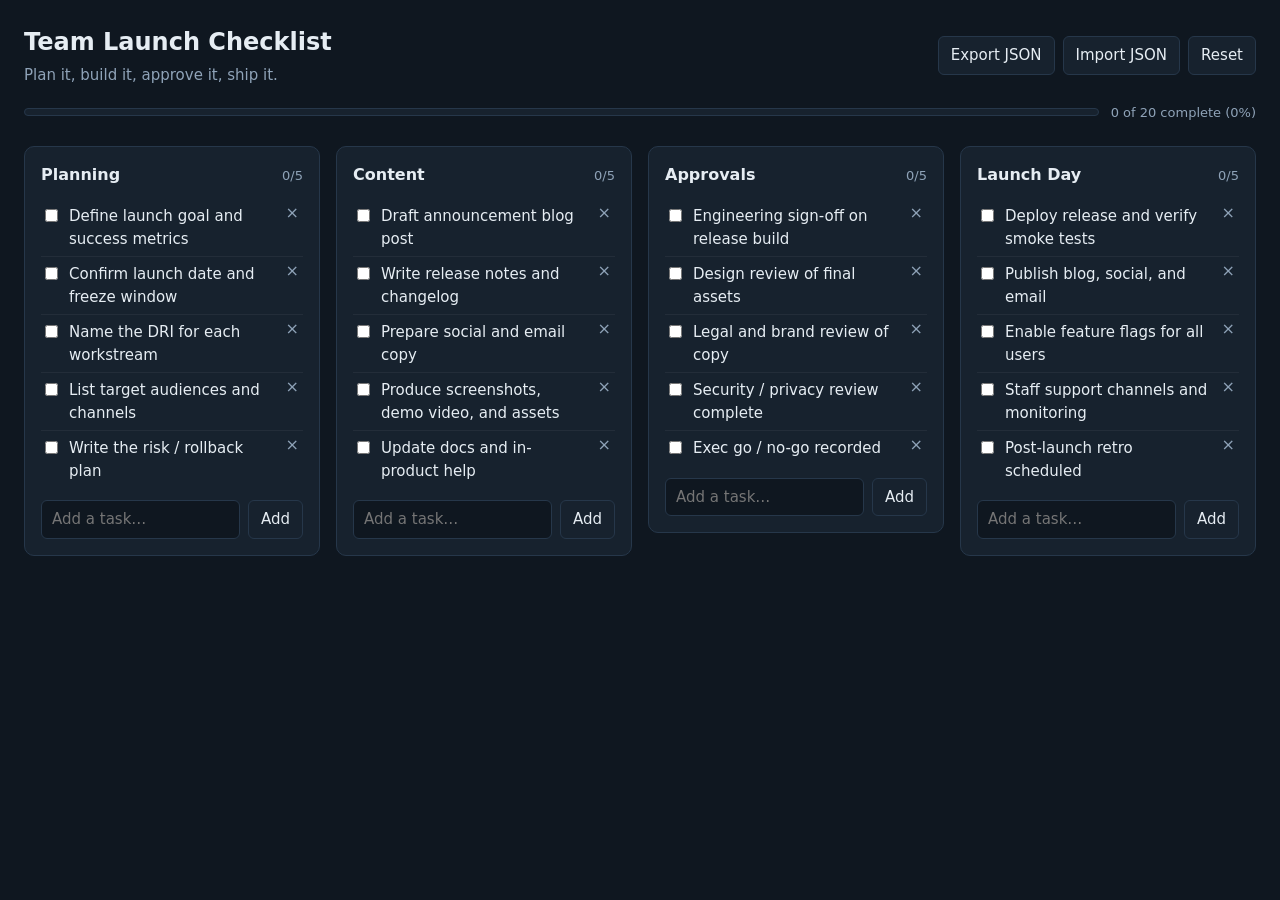
==== launch-checklist/index.html @ e4814ee0 "Add team launch checklist app Dependency-free HTML/CSS/JS checklist with Planning, Content, Approval" ====
<!DOCTYPE html>
<html lang="en">
<head>
<meta charset="utf-8" />
<meta name="viewport" content="width=device-width, initial-scale=1" />
<title>Team Launch Checklist</title>
<link rel="stylesheet" href="styles.css" />
</head>
<body>
<header class="topbar">
  <div>
    <h1>Team Launch Checklist</h1>
    <p class="sub">Plan it, build it, approve it, ship it.</p>
  </div>
  <div class="actions">
    <button id="export-btn" type="button">Export JSON</button>
    <button id="import-btn" type="button">Import JSON</button>
    <button id="reset-btn" type="button" class="danger">Reset</button>
    <input id="import-file" type="file" accept="application/json" hidden />
  </div>
</header>

<section class="progress-wrap">
  <div class="progress-bar"><div id="progress-fill"></div></div>
  <span id="progress-label">0 of 0 complete</span>
</section>

<main id="board"></main>

<template id="section-template">
  <section class="card">
    <div class="card-head">
      <h2></h2>
      <span class="count"></span>
    </div>
    <ul class="tasks"></ul>
    <form class="add-form">
      <input type="text" placeholder="Add a task…" required maxlength="140" />
      <button type="submit">Add</button>
    </form>
  </section>
</template>

<script src="app.js"></script>
</body>
</html>
---- launch-checklist/styles.css ----
:root {
  --bg: #0f1720;
  --card: #17222e;
  --line: #26374a;
  --text: #e6edf3;
  --muted: #8fa3b8;
  --accent: #4da3ff;
  --done: #3fb950;
  --danger: #f85149;
}

* { box-sizing: border-box; }

body {
  margin: 0;
  padding: 24px;
  background: var(--bg);
  color: var(--text);
  font: 15px/1.5 system-ui, -apple-system, "Segoe UI", Roboto, sans-serif;
}

.topbar {
  display: flex;
  flex-wrap: wrap;
  gap: 12px;
  align-items: center;
  justify-content: space-between;
  margin-bottom: 16px;
}

h1 { margin: 0; font-size: 24px; }
.sub { margin: 4px 0 0; color: var(--muted); }

.actions { display: flex; gap: 8px; flex-wrap: wrap; }

button {
  background: var(--card);
  color: var(--text);
  border: 1px solid var(--line);
  border-radius: 6px;
  padding: 7px 12px;
  cursor: pointer;
  font: inherit;
}
button:hover { border-color: var(--accent); }
button.danger:hover { border-color: var(--danger); color: var(--danger); }

.progress-wrap {
  display: flex;
  align-items: center;
  gap: 12px;
  margin-bottom: 24px;
}
.progress-bar {
  flex: 1;
  height: 8px;
  background: var(--card);
  border: 1px solid var(--line);
  border-radius: 999px;
  overflow: hidden;
}
#progress-fill {
  height: 100%;
  width: 0%;
  background: var(--done);
  transition: width .2s ease;
}
#progress-label { color: var(--muted); font-size: 13px; white-space: nowrap; }

main {
  display: grid;
  gap: 16px;
  grid-template-columns: repeat(auto-fit, minmax(280px, 1fr));
  align-items: start;
}

.card {
  background: var(--card);
  border: 1px solid var(--line);
  border-radius: 10px;
  padding: 16px;
}
.card-head {
  display: flex;
  justify-content: space-between;
  align-items: baseline;
  margin-bottom: 12px;
}
.card-head h2 { margin: 0; font-size: 16px; }
.count { color: var(--muted); font-size: 13px; }

ul.tasks { list-style: none; margin: 0 0 12px; padding: 0; }

ul.tasks li {
  display: flex;
  align-items: flex-start;
  gap: 8px;
  padding: 6px 0;
  border-bottom: 1px solid rgba(255, 255, 255, .05);
}
ul.tasks li:last-child { border-bottom: none; }

ul.tasks input[type="checkbox"] {
  margin-top: 4px;
  accent-color: var(--done);
  cursor: pointer;
}
ul.tasks label { flex: 1; cursor: pointer; }
ul.tasks li.done label { color: var(--muted); text-decoration: line-through; }

.remove {
  background: none;
  border: none;
  color: var(--muted);
  padding: 0 4px;
  font-size: 16px;
  line-height: 1;
}
.remove:hover { color: var(--danger); }

.add-form { display: flex; gap: 8px; }
.add-form input {
  flex: 1;
  min-width: 0;
  background: var(--bg);
  border: 1px solid var(--line);
  border-radius: 6px;
  color: var(--text);
  padding: 7px 10px;
  font: inherit;
}
.add-form input:focus { outline: none; border-color: var(--accent); }

.empty { color: var(--muted); font-size: 13px; padding: 4px 0 8px; }
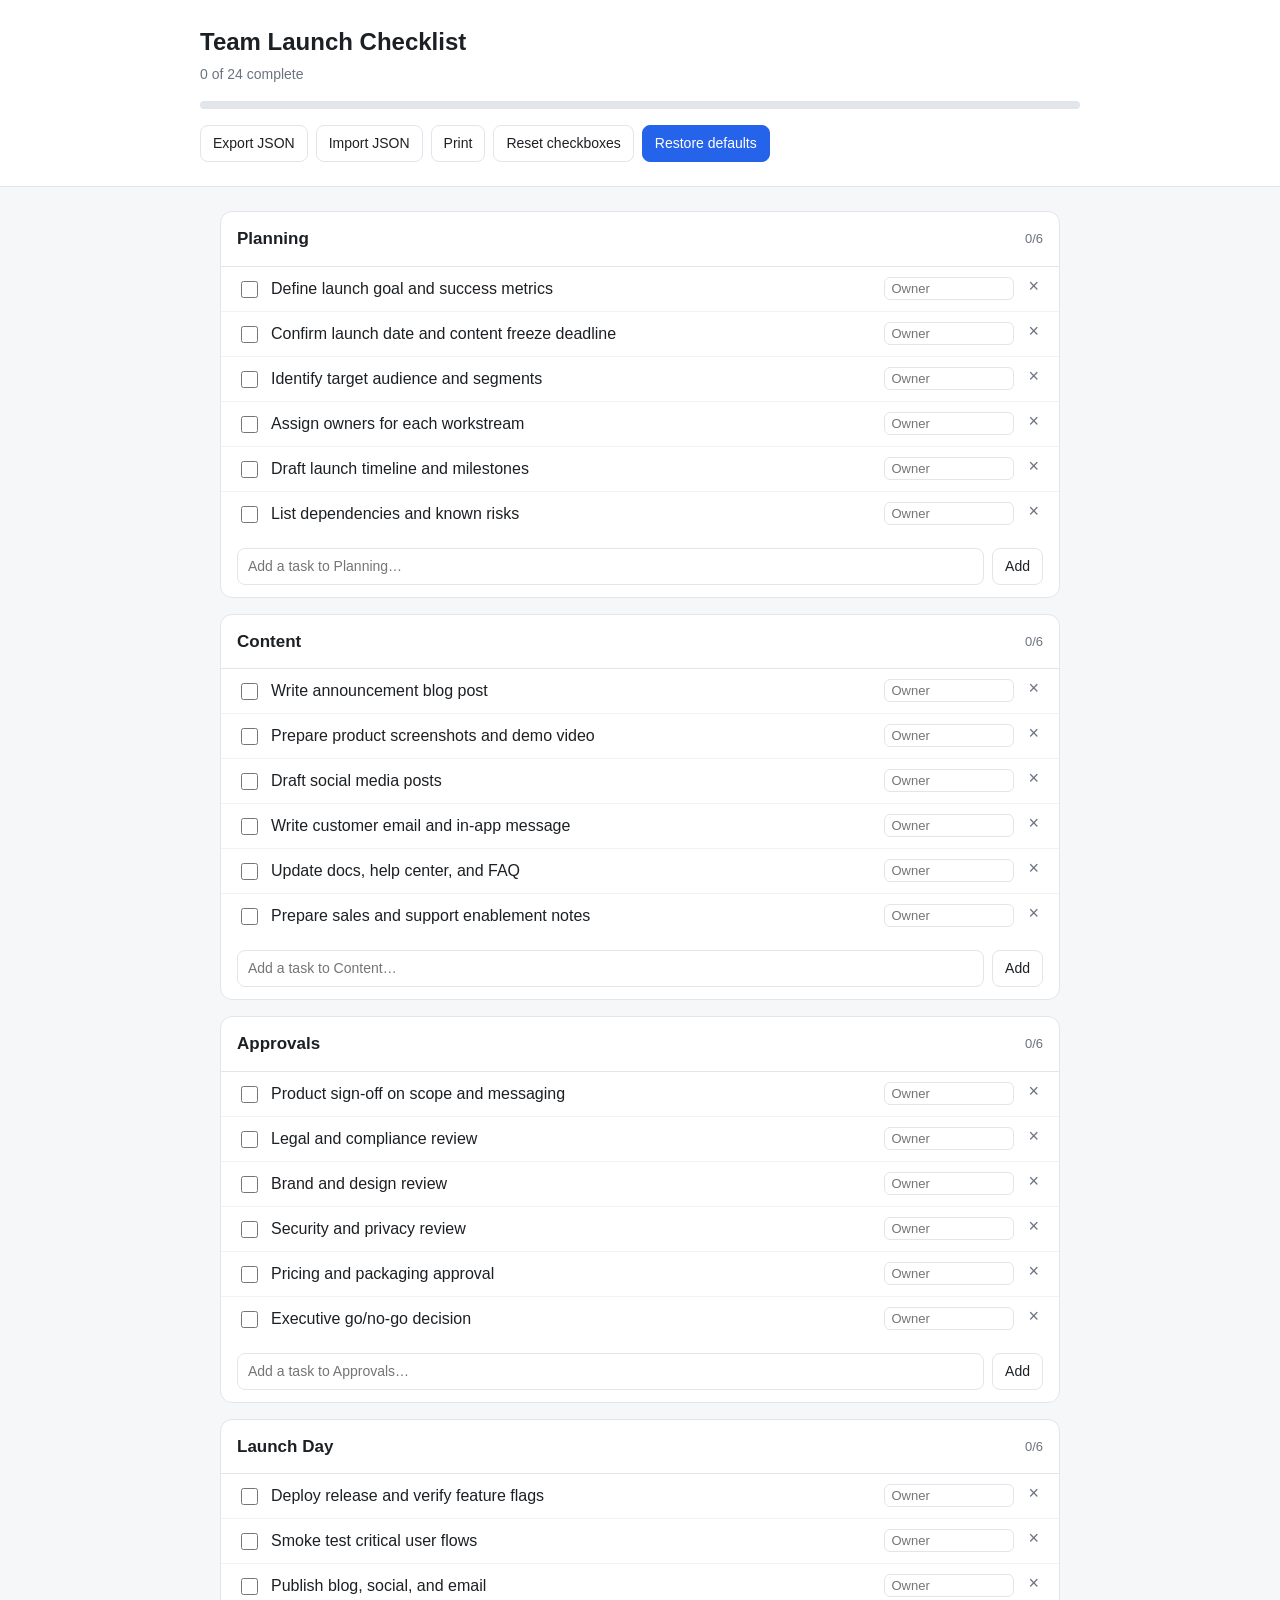
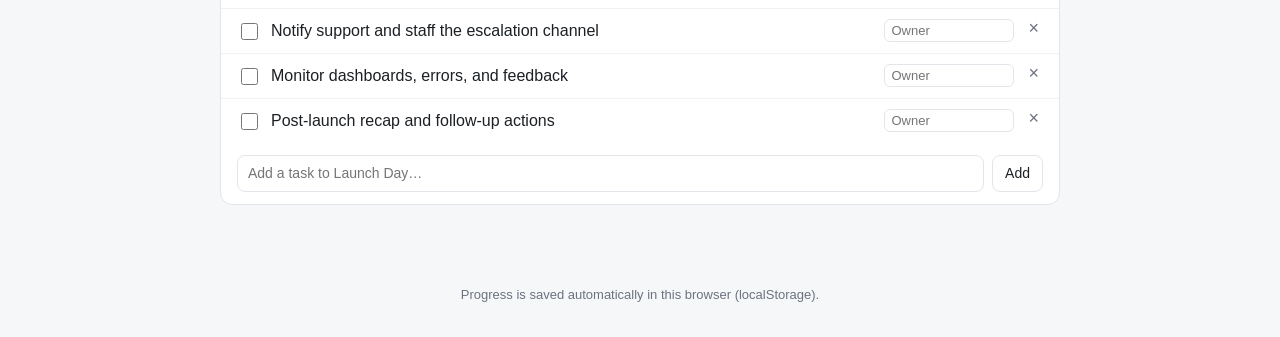
==== commit f009ca2d: "Add team launch checklist app with README Single-file web app tracking Planning, Content, Approvals," ====
--- a/launch-checklist/index.html
+++ b/launch-checklist/index.html
@@ -4,43 +4,368 @@
 <meta charset="utf-8" />
 <meta name="viewport" content="width=device-width, initial-scale=1" />
 <title>Team Launch Checklist</title>
-<link rel="stylesheet" href="styles.css" />
+<style>
+  :root {
+    --bg: #f6f7f9;
+    --card: #ffffff;
+    --border: #e2e5ea;
+    --text: #1c2024;
+    --muted: #6b7280;
+    --accent: #2563eb;
+    --done: #16a34a;
+  }
+  * { box-sizing: border-box; }
+  body {
+    margin: 0;
+    background: var(--bg);
+    color: var(--text);
+    font: 16px/1.5 -apple-system, BlinkMacSystemFont, "Segoe UI", Roboto, Helvetica, Arial, sans-serif;
+  }
+  header {
+    background: var(--card);
+    border-bottom: 1px solid var(--border);
+    padding: 24px 20px;
+  }
+  .wrap { max-width: 880px; margin: 0 auto; }
+  h1 { margin: 0 0 4px; font-size: 24px; }
+  .sub { color: var(--muted); font-size: 14px; }
+  .progress-bar {
+    margin-top: 16px;
+    height: 8px;
+    background: var(--border);
+    border-radius: 999px;
+    overflow: hidden;
+  }
+  .progress-fill {
+    height: 100%;
+    width: 0%;
+    background: var(--accent);
+    transition: width .2s ease;
+  }
+  .toolbar {
+    display: flex;
+    flex-wrap: wrap;
+    gap: 8px;
+    margin-top: 16px;
+  }
+  button {
+    font: inherit;
+    font-size: 14px;
+    padding: 7px 12px;
+    border-radius: 8px;
+    border: 1px solid var(--border);
+    background: var(--card);
+    color: var(--text);
+    cursor: pointer;
+  }
+  button:hover { border-color: #c7ccd4; }
+  button.primary { background: var(--accent); border-color: var(--accent); color: #fff; }
+  main { padding: 24px 20px 64px; }
+  section {
+    background: var(--card);
+    border: 1px solid var(--border);
+    border-radius: 12px;
+    margin-bottom: 16px;
+    overflow: hidden;
+  }
+  .section-head {
+    display: flex;
+    align-items: center;
+    gap: 10px;
+    padding: 14px 16px;
+    border-bottom: 1px solid var(--border);
+  }
+  .section-head h2 { margin: 0; font-size: 17px; flex: 1; }
+  .count { color: var(--muted); font-size: 13px; }
+  ul { list-style: none; margin: 0; padding: 0; }
+  li {
+    display: flex;
+    align-items: flex-start;
+    gap: 10px;
+    padding: 10px 16px;
+    border-bottom: 1px solid #f0f2f5;
+  }
+  li:last-child { border-bottom: none; }
+  li input[type=checkbox] { margin-top: 4px; width: 17px; height: 17px; cursor: pointer; accent-color: var(--done); }
+  li .label { flex: 1; cursor: pointer; }
+  li.done .label { text-decoration: line-through; color: var(--muted); }
+  .owner {
+    border: 1px solid var(--border);
+    border-radius: 6px;
+    padding: 3px 6px;
+    font-size: 13px;
+    width: 130px;
+    color: var(--muted);
+  }
+  .remove {
+    border: none;
+    background: none;
+    color: var(--muted);
+    font-size: 18px;
+    line-height: 1;
+    padding: 0 4px;
+  }
+  .remove:hover { color: #dc2626; }
+  .add-row { display: flex; gap: 8px; padding: 12px 16px; }
+  .add-row input[type=text] {
+    flex: 1;
+    font: inherit;
+    font-size: 14px;
+    padding: 7px 10px;
+    border: 1px solid var(--border);
+    border-radius: 8px;
+  }
+  footer { text-align: center; color: var(--muted); font-size: 13px; padding-bottom: 32px; }
+  @media print {
+    .toolbar, .add-row, .remove { display: none; }
+  }
+</style>
 </head>
 <body>
-<header class="topbar">
-  <div>
+<header>
+  <div class="wrap">
     <h1>Team Launch Checklist</h1>
-    <p class="sub">Plan it, build it, approve it, ship it.</p>
-  </div>
-  <div class="actions">
-    <button id="export-btn" type="button">Export JSON</button>
-    <button id="import-btn" type="button">Import JSON</button>
-    <button id="reset-btn" type="button" class="danger">Reset</button>
-    <input id="import-file" type="file" accept="application/json" hidden />
+    <div class="sub" id="summary">0 of 0 complete</div>
+    <div class="progress-bar"><div class="progress-fill" id="progressFill"></div></div>
+    <div class="toolbar">
+      <button id="exportBtn">Export JSON</button>
+      <button id="importBtn">Import JSON</button>
+      <button id="printBtn">Print</button>
+      <button id="resetBtn">Reset checkboxes</button>
+      <button id="restoreBtn" class="primary">Restore defaults</button>
+      <input type="file" id="fileInput" accept="application/json" hidden />
+    </div>
   </div>
 </header>
 
-<section class="progress-wrap">
-  <div class="progress-bar"><div id="progress-fill"></div></div>
-  <span id="progress-label">0 of 0 complete</span>
-</section>
-
-<main id="board"></main>
-
-<template id="section-template">
-  <section class="card">
-    <div class="card-head">
-      <h2></h2>
-      <span class="count"></span>
-    </div>
-    <ul class="tasks"></ul>
-    <form class="add-form">
-      <input type="text" placeholder="Add a task…" required maxlength="140" />
-      <button type="submit">Add</button>
-    </form>
-  </section>
-</template>
-
-<script src="app.js"></script>
+<main class="wrap" id="sections"></main>
+<footer>Progress is saved automatically in this browser (localStorage).</footer>
+
+<script>
+const STORAGE_KEY = 'team-launch-checklist-v1';
+
+const DEFAULTS = [
+  {
+    id: 'planning',
+    title: 'Planning',
+    items: [
+      'Define launch goal and success metrics',
+      'Confirm launch date and content freeze deadline',
+      'Identify target audience and segments',
+      'Assign owners for each workstream',
+      'Draft launch timeline and milestones',
+      'List dependencies and known risks'
+    ]
+  },
+  {
+    id: 'content',
+    title: 'Content',
+    items: [
+      'Write announcement blog post',
+      'Prepare product screenshots and demo video',
+      'Draft social media posts',
+      'Write customer email and in-app message',
+      'Update docs, help center, and FAQ',
+      'Prepare sales and support enablement notes'
+    ]
+  },
+  {
+    id: 'approvals',
+    title: 'Approvals',
+    items: [
+      'Product sign-off on scope and messaging',
+      'Legal and compliance review',
+      'Brand and design review',
+      'Security and privacy review',
+      'Pricing and packaging approval',
+      'Executive go/no-go decision'
+    ]
+  },
+  {
+    id: 'launch-day',
+    title: 'Launch Day',
+    items: [
+      'Deploy release and verify feature flags',
+      'Smoke test critical user flows',
+      'Publish blog, social, and email',
+      'Notify support and staff the escalation channel',
+      'Monitor dashboards, errors, and feedback',
+      'Post-launch recap and follow-up actions'
+    ]
+  }
+];
+
+function uid() {
+  return 'item-' + Math.random().toString(36).slice(2, 9);
+}
+
+function buildDefaultState() {
+  return {
+    sections: DEFAULTS.map(s => ({
+      id: s.id,
+      title: s.title,
+      items: s.items.map(text => ({ id: uid(), text, owner: '', done: false }))
+    }))
+  };
+}
+
+function load() {
+  try {
+    const raw = localStorage.getItem(STORAGE_KEY);
+    if (!raw) return buildDefaultState();
+    const parsed = JSON.parse(raw);
+    if (!parsed || !Array.isArray(parsed.sections)) return buildDefaultState();
+    return parsed;
+  } catch (e) {
+    return buildDefaultState();
+  }
+}
+
+function save() {
+  try {
+    localStorage.setItem(STORAGE_KEY, JSON.stringify(state));
+  } catch (e) {
+    /* storage unavailable (e.g. private mode); app still works in-memory */
+  }
+}
+
+let state = load();
+
+const sectionsEl = document.getElementById('sections');
+
+function render() {
+  sectionsEl.innerHTML = '';
+  let total = 0, done = 0;
+
+  state.sections.forEach(section => {
+    const sectionDone = section.items.filter(i => i.done).length;
+    total += section.items.length;
+    done += sectionDone;
+
+    const el = document.createElement('section');
+
+    const head = document.createElement('div');
+    head.className = 'section-head';
+    const h2 = document.createElement('h2');
+    h2.textContent = section.title;
+    const count = document.createElement('span');
+    count.className = 'count';
+    count.textContent = sectionDone + '/' + section.items.length;
+    head.append(h2, count);
+
+    const ul = document.createElement('ul');
+    section.items.forEach(item => ul.appendChild(renderItem(section, item)));
+
+    const addRow = document.createElement('div');
+    addRow.className = 'add-row';
+    const input = document.createElement('input');
+    input.type = 'text';
+    input.placeholder = 'Add a task to ' + section.title + '\u2026';
+    const addBtn = document.createElement('button');
+    addBtn.textContent = 'Add';
+    const add = () => {
+      const text = input.value.trim();
+      if (!text) return;
+      section.items.push({ id: uid(), text, owner: '', done: false });
+      input.value = '';
+      save();
+      render();
+    };
+    addBtn.addEventListener('click', add);
+    input.addEventListener('keydown', e => { if (e.key === 'Enter') add(); });
+    addRow.append(input, addBtn);
+
+    el.append(head, ul, addRow);
+    sectionsEl.appendChild(el);
+  });
+
+  document.getElementById('summary').textContent = done + ' of ' + total + ' complete';
+  document.getElementById('progressFill').style.width = (total ? (done / total) * 100 : 0) + '%';
+}
+
+function renderItem(section, item) {
+  const li = document.createElement('li');
+  if (item.done) li.className = 'done';
+
+  const cb = document.createElement('input');
+  cb.type = 'checkbox';
+  cb.checked = !!item.done;
+  cb.addEventListener('change', () => { item.done = cb.checked; save(); render(); });
+
+  const label = document.createElement('span');
+  label.className = 'label';
+  label.textContent = item.text;
+  label.addEventListener('click', () => { item.done = !item.done; save(); render(); });
+
+  const owner = document.createElement('input');
+  owner.type = 'text';
+  owner.className = 'owner';
+  owner.placeholder = 'Owner';
+  owner.value = item.owner || '';
+  owner.addEventListener('input', () => { item.owner = owner.value; save(); });
+
+  const remove = document.createElement('button');
+  remove.className = 'remove';
+  remove.title = 'Remove task';
+  remove.textContent = '\u00d7';
+  remove.addEventListener('click', () => {
+    section.items = section.items.filter(i => i.id !== item.id);
+    save();
+    render();
+  });
+
+  li.append(cb, label, owner, remove);
+  return li;
+}
+
+document.getElementById('exportBtn').addEventListener('click', () => {
+  const blob = new Blob([JSON.stringify(state, null, 2)], { type: 'application/json' });
+  const url = URL.createObjectURL(blob);
+  const a = document.createElement('a');
+  a.href = url;
+  a.download = 'launch-checklist.json';
+  a.click();
+  URL.revokeObjectURL(url);
+});
+
+const fileInput = document.getElementById('fileInput');
+document.getElementById('importBtn').addEventListener('click', () => fileInput.click());
+fileInput.addEventListener('change', () => {
+  const file = fileInput.files && fileInput.files[0];
+  if (!file) return;
+  const reader = new FileReader();
+  reader.onload = () => {
+    try {
+      const parsed = JSON.parse(String(reader.result));
+      if (!parsed || !Array.isArray(parsed.sections)) throw new Error('bad format');
+      state = parsed;
+      save();
+      render();
+    } catch (e) {
+      alert('That file is not a valid checklist export.');
+    }
+    fileInput.value = '';
+  };
+  reader.readAsText(file);
+});
+
+document.getElementById('printBtn').addEventListener('click', () => window.print());
+
+document.getElementById('resetBtn').addEventListener('click', () => {
+  if (!confirm('Uncheck every task? Your tasks and owners are kept.')) return;
+  state.sections.forEach(s => s.items.forEach(i => { i.done = false; }));
+  save();
+  render();
+});
+
+document.getElementById('restoreBtn').addEventListener('click', () => {
+  if (!confirm('Restore the default checklist? Custom tasks and owners will be lost.')) return;
+  state = buildDefaultState();
+  save();
+  render();
+});
+
+render();
+</script>
 </body>
 </html>
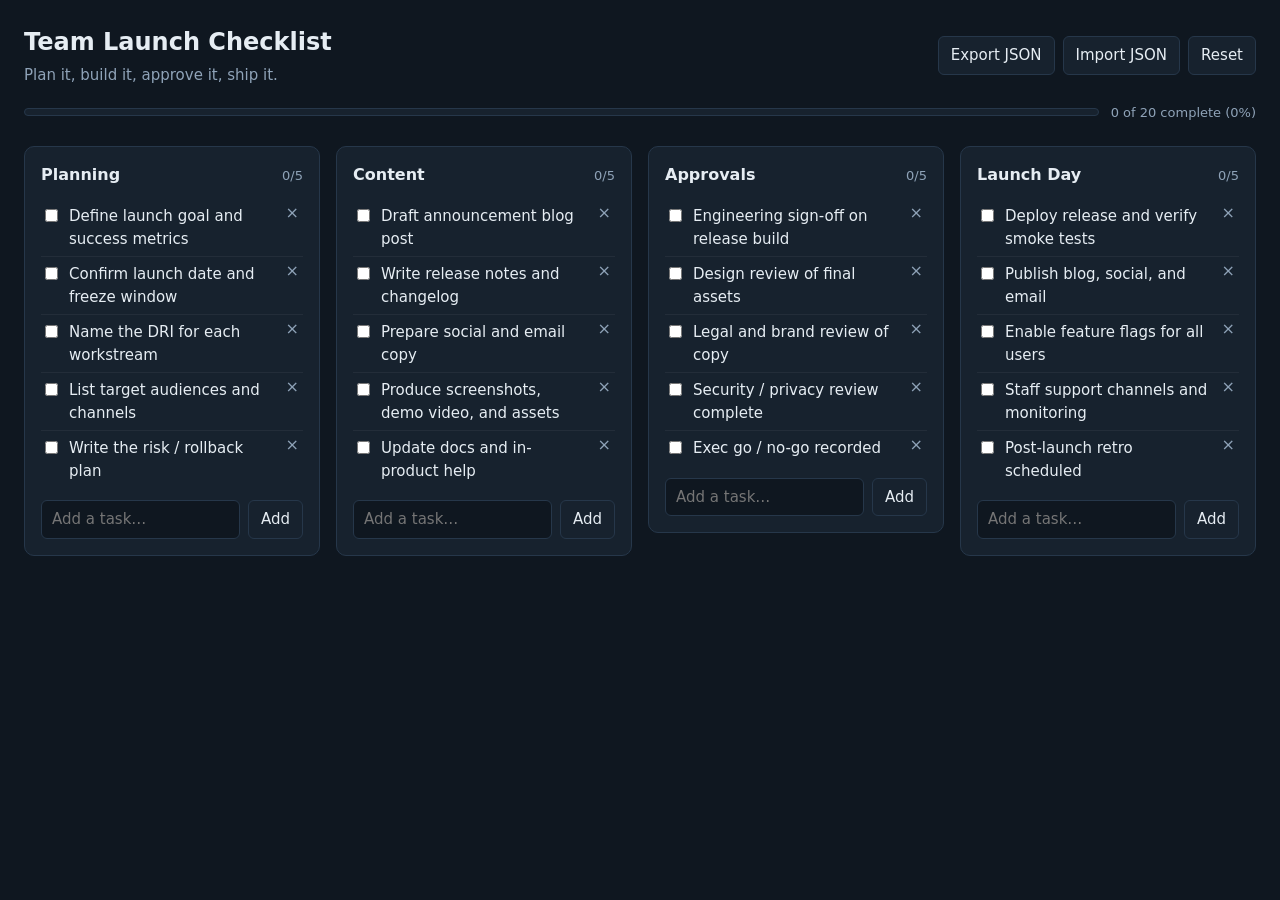
==== commit 37449924: "Merge pull request #1 from HY0630/hy0630-team-launch-checklist Add team launch checklist app" ====
--- a/launch-checklist/index.html
+++ b/launch-checklist/index.html
@@ -4,368 +4,43 @@
 <meta charset="utf-8" />
 <meta name="viewport" content="width=device-width, initial-scale=1" />
 <title>Team Launch Checklist</title>
-<style>
-  :root {
-    --bg: #f6f7f9;
-    --card: #ffffff;
-    --border: #e2e5ea;
-    --text: #1c2024;
-    --muted: #6b7280;
-    --accent: #2563eb;
-    --done: #16a34a;
-  }
-  * { box-sizing: border-box; }
-  body {
-    margin: 0;
-    background: var(--bg);
-    color: var(--text);
-    font: 16px/1.5 -apple-system, BlinkMacSystemFont, "Segoe UI", Roboto, Helvetica, Arial, sans-serif;
-  }
-  header {
-    background: var(--card);
-    border-bottom: 1px solid var(--border);
-    padding: 24px 20px;
-  }
-  .wrap { max-width: 880px; margin: 0 auto; }
-  h1 { margin: 0 0 4px; font-size: 24px; }
-  .sub { color: var(--muted); font-size: 14px; }
-  .progress-bar {
-    margin-top: 16px;
-    height: 8px;
-    background: var(--border);
-    border-radius: 999px;
-    overflow: hidden;
-  }
-  .progress-fill {
-    height: 100%;
-    width: 0%;
-    background: var(--accent);
-    transition: width .2s ease;
-  }
-  .toolbar {
-    display: flex;
-    flex-wrap: wrap;
-    gap: 8px;
-    margin-top: 16px;
-  }
-  button {
-    font: inherit;
-    font-size: 14px;
-    padding: 7px 12px;
-    border-radius: 8px;
-    border: 1px solid var(--border);
-    background: var(--card);
-    color: var(--text);
-    cursor: pointer;
-  }
-  button:hover { border-color: #c7ccd4; }
-  button.primary { background: var(--accent); border-color: var(--accent); color: #fff; }
-  main { padding: 24px 20px 64px; }
-  section {
-    background: var(--card);
-    border: 1px solid var(--border);
-    border-radius: 12px;
-    margin-bottom: 16px;
-    overflow: hidden;
-  }
-  .section-head {
-    display: flex;
-    align-items: center;
-    gap: 10px;
-    padding: 14px 16px;
-    border-bottom: 1px solid var(--border);
-  }
-  .section-head h2 { margin: 0; font-size: 17px; flex: 1; }
-  .count { color: var(--muted); font-size: 13px; }
-  ul { list-style: none; margin: 0; padding: 0; }
-  li {
-    display: flex;
-    align-items: flex-start;
-    gap: 10px;
-    padding: 10px 16px;
-    border-bottom: 1px solid #f0f2f5;
-  }
-  li:last-child { border-bottom: none; }
-  li input[type=checkbox] { margin-top: 4px; width: 17px; height: 17px; cursor: pointer; accent-color: var(--done); }
-  li .label { flex: 1; cursor: pointer; }
-  li.done .label { text-decoration: line-through; color: var(--muted); }
-  .owner {
-    border: 1px solid var(--border);
-    border-radius: 6px;
-    padding: 3px 6px;
-    font-size: 13px;
-    width: 130px;
-    color: var(--muted);
-  }
-  .remove {
-    border: none;
-    background: none;
-    color: var(--muted);
-    font-size: 18px;
-    line-height: 1;
-    padding: 0 4px;
-  }
-  .remove:hover { color: #dc2626; }
-  .add-row { display: flex; gap: 8px; padding: 12px 16px; }
-  .add-row input[type=text] {
-    flex: 1;
-    font: inherit;
-    font-size: 14px;
-    padding: 7px 10px;
-    border: 1px solid var(--border);
-    border-radius: 8px;
-  }
-  footer { text-align: center; color: var(--muted); font-size: 13px; padding-bottom: 32px; }
-  @media print {
-    .toolbar, .add-row, .remove { display: none; }
-  }
-</style>
+<link rel="stylesheet" href="styles.css" />
 </head>
 <body>
-<header>
-  <div class="wrap">
+<header class="topbar">
+  <div>
     <h1>Team Launch Checklist</h1>
-    <div class="sub" id="summary">0 of 0 complete</div>
-    <div class="progress-bar"><div class="progress-fill" id="progressFill"></div></div>
-    <div class="toolbar">
-      <button id="exportBtn">Export JSON</button>
-      <button id="importBtn">Import JSON</button>
-      <button id="printBtn">Print</button>
-      <button id="resetBtn">Reset checkboxes</button>
-      <button id="restoreBtn" class="primary">Restore defaults</button>
-      <input type="file" id="fileInput" accept="application/json" hidden />
-    </div>
+    <p class="sub">Plan it, build it, approve it, ship it.</p>
+  </div>
+  <div class="actions">
+    <button id="export-btn" type="button">Export JSON</button>
+    <button id="import-btn" type="button">Import JSON</button>
+    <button id="reset-btn" type="button" class="danger">Reset</button>
+    <input id="import-file" type="file" accept="application/json" hidden />
   </div>
 </header>
 
-<main class="wrap" id="sections"></main>
-<footer>Progress is saved automatically in this browser (localStorage).</footer>
+<section class="progress-wrap">
+  <div class="progress-bar"><div id="progress-fill"></div></div>
+  <span id="progress-label">0 of 0 complete</span>
+</section>
 
-<script>
-const STORAGE_KEY = 'team-launch-checklist-v1';
+<main id="board"></main>
 
-const DEFAULTS = [
-  {
-    id: 'planning',
-    title: 'Planning',
-    items: [
-      'Define launch goal and success metrics',
-      'Confirm launch date and content freeze deadline',
-      'Identify target audience and segments',
-      'Assign owners for each workstream',
-      'Draft launch timeline and milestones',
-      'List dependencies and known risks'
-    ]
-  },
-  {
-    id: 'content',
-    title: 'Content',
-    items: [
-      'Write announcement blog post',
-      'Prepare product screenshots and demo video',
-      'Draft social media posts',
-      'Write customer email and in-app message',
-      'Update docs, help center, and FAQ',
-      'Prepare sales and support enablement notes'
-    ]
-  },
-  {
-    id: 'approvals',
-    title: 'Approvals',
-    items: [
-      'Product sign-off on scope and messaging',
-      'Legal and compliance review',
-      'Brand and design review',
-      'Security and privacy review',
-      'Pricing and packaging approval',
-      'Executive go/no-go decision'
-    ]
-  },
-  {
-    id: 'launch-day',
-    title: 'Launch Day',
-    items: [
-      'Deploy release and verify feature flags',
-      'Smoke test critical user flows',
-      'Publish blog, social, and email',
-      'Notify support and staff the escalation channel',
-      'Monitor dashboards, errors, and feedback',
-      'Post-launch recap and follow-up actions'
-    ]
-  }
-];
+<template id="section-template">
+  <section class="card">
+    <div class="card-head">
+      <h2></h2>
+      <span class="count"></span>
+    </div>
+    <ul class="tasks"></ul>
+    <form class="add-form">
+      <input type="text" placeholder="Add a task…" required maxlength="140" />
+      <button type="submit">Add</button>
+    </form>
+  </section>
+</template>
 
-function uid() {
-  return 'item-' + Math.random().toString(36).slice(2, 9);
-}
-
-function buildDefaultState() {
-  return {
-    sections: DEFAULTS.map(s => ({
-      id: s.id,
-      title: s.title,
-      items: s.items.map(text => ({ id: uid(), text, owner: '', done: false }))
-    }))
-  };
-}
-
-function load() {
-  try {
-    const raw = localStorage.getItem(STORAGE_KEY);
-    if (!raw) return buildDefaultState();
-    const parsed = JSON.parse(raw);
-    if (!parsed || !Array.isArray(parsed.sections)) return buildDefaultState();
-    return parsed;
-  } catch (e) {
-    return buildDefaultState();
-  }
-}
-
-function save() {
-  try {
-    localStorage.setItem(STORAGE_KEY, JSON.stringify(state));
-  } catch (e) {
-    /* storage unavailable (e.g. private mode); app still works in-memory */
-  }
-}
-
-let state = load();
-
-const sectionsEl = document.getElementById('sections');
-
-function render() {
-  sectionsEl.innerHTML = '';
-  let total = 0, done = 0;
-
-  state.sections.forEach(section => {
-    const sectionDone = section.items.filter(i => i.done).length;
-    total += section.items.length;
-    done += sectionDone;
-
-    const el = document.createElement('section');
-
-    const head = document.createElement('div');
-    head.className = 'section-head';
-    const h2 = document.createElement('h2');
-    h2.textContent = section.title;
-    const count = document.createElement('span');
-    count.className = 'count';
-    count.textContent = sectionDone + '/' + section.items.length;
-    head.append(h2, count);
-
-    const ul = document.createElement('ul');
-    section.items.forEach(item => ul.appendChild(renderItem(section, item)));
-
-    const addRow = document.createElement('div');
-    addRow.className = 'add-row';
-    const input = document.createElement('input');
-    input.type = 'text';
-    input.placeholder = 'Add a task to ' + section.title + '\u2026';
-    const addBtn = document.createElement('button');
-    addBtn.textContent = 'Add';
-    const add = () => {
-      const text = input.value.trim();
-      if (!text) return;
-      section.items.push({ id: uid(), text, owner: '', done: false });
-      input.value = '';
-      save();
-      render();
-    };
-    addBtn.addEventListener('click', add);
-    input.addEventListener('keydown', e => { if (e.key === 'Enter') add(); });
-    addRow.append(input, addBtn);
-
-    el.append(head, ul, addRow);
-    sectionsEl.appendChild(el);
-  });
-
-  document.getElementById('summary').textContent = done + ' of ' + total + ' complete';
-  document.getElementById('progressFill').style.width = (total ? (done / total) * 100 : 0) + '%';
-}
-
-function renderItem(section, item) {
-  const li = document.createElement('li');
-  if (item.done) li.className = 'done';
-
-  const cb = document.createElement('input');
-  cb.type = 'checkbox';
-  cb.checked = !!item.done;
-  cb.addEventListener('change', () => { item.done = cb.checked; save(); render(); });
-
-  const label = document.createElement('span');
-  label.className = 'label';
-  label.textContent = item.text;
-  label.addEventListener('click', () => { item.done = !item.done; save(); render(); });
-
-  const owner = document.createElement('input');
-  owner.type = 'text';
-  owner.className = 'owner';
-  owner.placeholder = 'Owner';
-  owner.value = item.owner || '';
-  owner.addEventListener('input', () => { item.owner = owner.value; save(); });
-
-  const remove = document.createElement('button');
-  remove.className = 'remove';
-  remove.title = 'Remove task';
-  remove.textContent = '\u00d7';
-  remove.addEventListener('click', () => {
-    section.items = section.items.filter(i => i.id !== item.id);
-    save();
-    render();
-  });
-
-  li.append(cb, label, owner, remove);
-  return li;
-}
-
-document.getElementById('exportBtn').addEventListener('click', () => {
-  const blob = new Blob([JSON.stringify(state, null, 2)], { type: 'application/json' });
-  const url = URL.createObjectURL(blob);
-  const a = document.createElement('a');
-  a.href = url;
-  a.download = 'launch-checklist.json';
-  a.click();
-  URL.revokeObjectURL(url);
-});
-
-const fileInput = document.getElementById('fileInput');
-document.getElementById('importBtn').addEventListener('click', () => fileInput.click());
-fileInput.addEventListener('change', () => {
-  const file = fileInput.files && fileInput.files[0];
-  if (!file) return;
-  const reader = new FileReader();
-  reader.onload = () => {
-    try {
-      const parsed = JSON.parse(String(reader.result));
-      if (!parsed || !Array.isArray(parsed.sections)) throw new Error('bad format');
-      state = parsed;
-      save();
-      render();
-    } catch (e) {
-      alert('That file is not a valid checklist export.');
-    }
-    fileInput.value = '';
-  };
-  reader.readAsText(file);
-});
-
-document.getElementById('printBtn').addEventListener('click', () => window.print());
-
-document.getElementById('resetBtn').addEventListener('click', () => {
-  if (!confirm('Uncheck every task? Your tasks and owners are kept.')) return;
-  state.sections.forEach(s => s.items.forEach(i => { i.done = false; }));
-  save();
-  render();
-});
-
-document.getElementById('restoreBtn').addEventListener('click', () => {
-  if (!confirm('Restore the default checklist? Custom tasks and owners will be lost.')) return;
-  state = buildDefaultState();
-  save();
-  render();
-});
-
-render();
-</script>
+<script src="app.js"></script>
 </body>
 </html>
--- a/launch-checklist/styles.css
+++ b/launch-checklist/styles.css
@@ -0,0 +1,134 @@
+:root {
+  --bg: #0f1720;
+  --card: #17222e;
+  --line: #26374a;
+  --text: #e6edf3;
+  --muted: #8fa3b8;
+  --accent: #4da3ff;
+  --done: #3fb950;
+  --danger: #f85149;
+}
+
+* { box-sizing: border-box; }
+
+body {
+  margin: 0;
+  padding: 24px;
+  background: var(--bg);
+  color: var(--text);
+  font: 15px/1.5 system-ui, -apple-system, "Segoe UI", Roboto, sans-serif;
+}
+
+.topbar {
+  display: flex;
+  flex-wrap: wrap;
+  gap: 12px;
+  align-items: center;
+  justify-content: space-between;
+  margin-bottom: 16px;
+}
+
+h1 { margin: 0; font-size: 24px; }
+.sub { margin: 4px 0 0; color: var(--muted); }
+
+.actions { display: flex; gap: 8px; flex-wrap: wrap; }
+
+button {
+  background: var(--card);
+  color: var(--text);
+  border: 1px solid var(--line);
+  border-radius: 6px;
+  padding: 7px 12px;
+  cursor: pointer;
+  font: inherit;
+}
+button:hover { border-color: var(--accent); }
+button.danger:hover { border-color: var(--danger); color: var(--danger); }
+
+.progress-wrap {
+  display: flex;
+  align-items: center;
+  gap: 12px;
+  margin-bottom: 24px;
+}
+.progress-bar {
+  flex: 1;
+  height: 8px;
+  background: var(--card);
+  border: 1px solid var(--line);
+  border-radius: 999px;
+  overflow: hidden;
+}
+#progress-fill {
+  height: 100%;
+  width: 0%;
+  background: var(--done);
+  transition: width .2s ease;
+}
+#progress-label { color: var(--muted); font-size: 13px; white-space: nowrap; }
+
+main {
+  display: grid;
+  gap: 16px;
+  grid-template-columns: repeat(auto-fit, minmax(280px, 1fr));
+  align-items: start;
+}
+
+.card {
+  background: var(--card);
+  border: 1px solid var(--line);
+  border-radius: 10px;
+  padding: 16px;
+}
+.card-head {
+  display: flex;
+  justify-content: space-between;
+  align-items: baseline;
+  margin-bottom: 12px;
+}
+.card-head h2 { margin: 0; font-size: 16px; }
+.count { color: var(--muted); font-size: 13px; }
+
+ul.tasks { list-style: none; margin: 0 0 12px; padding: 0; }
+
+ul.tasks li {
+  display: flex;
+  align-items: flex-start;
+  gap: 8px;
+  padding: 6px 0;
+  border-bottom: 1px solid rgba(255, 255, 255, .05);
+}
+ul.tasks li:last-child { border-bottom: none; }
+
+ul.tasks input[type="checkbox"] {
+  margin-top: 4px;
+  accent-color: var(--done);
+  cursor: pointer;
+}
+ul.tasks label { flex: 1; cursor: pointer; }
+ul.tasks li.done label { color: var(--muted); text-decoration: line-through; }
+
+.remove {
+  background: none;
+  border: none;
+  color: var(--muted);
+  padding: 0 4px;
+  font-size: 16px;
+  line-height: 1;
+}
+.remove:hover { color: var(--danger); }
+
+.add-form { display: flex; gap: 8px; }
+.add-form input {
+  flex: 1;
+  min-width: 0;
+  background: var(--bg);
+  border: 1px solid var(--line);
+  border-radius: 6px;
+  color: var(--text);
+  padding: 7px 10px;
+  font: inherit;
+}
+.add-form input:focus { outline: none; border-color: var(--accent); }
+
+.empty { color: var(--muted); font-size: 13px; padding: 4px 0 8px; }
